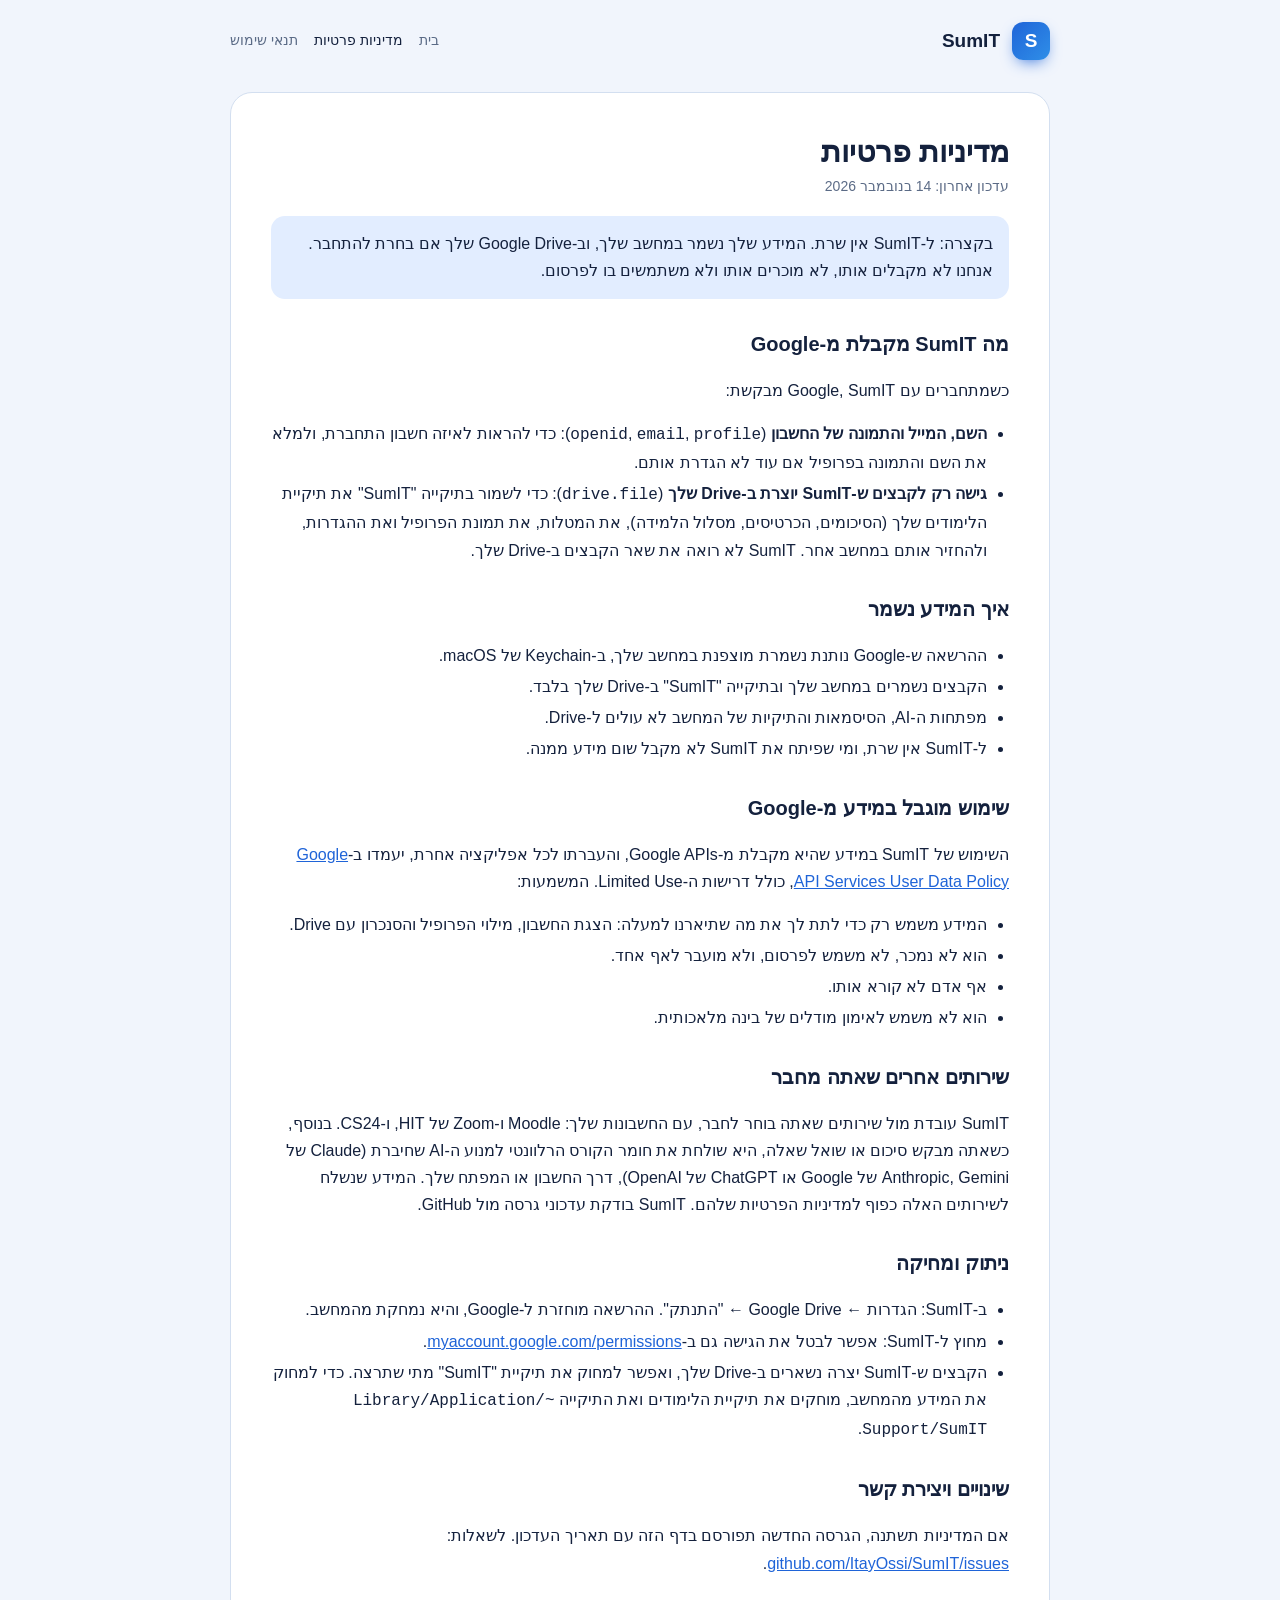
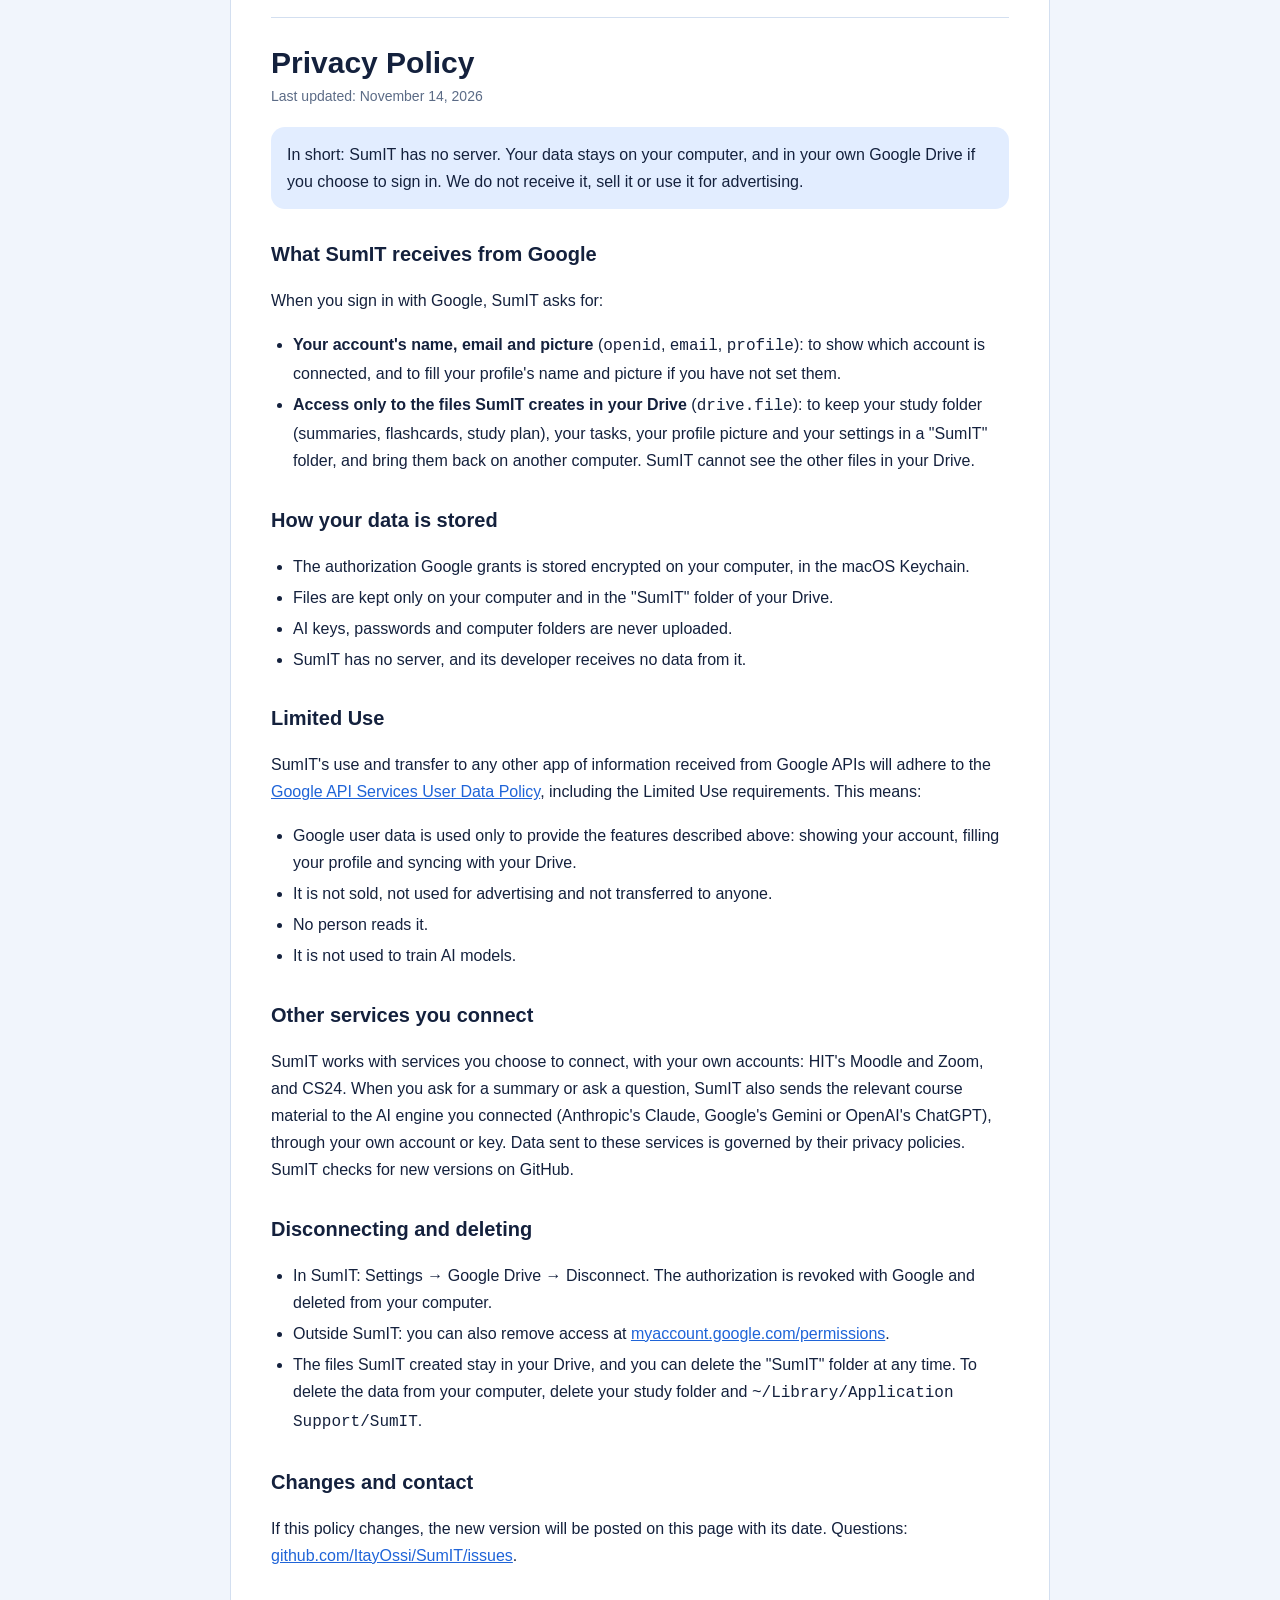
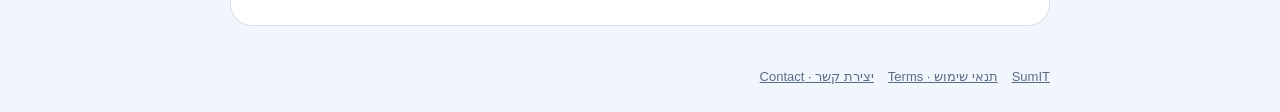
==== privacy.html @ b278c9bd "SumIT site: home page, privacy policy and terms of service The pages Google asks for in the OAuth Br" ====
<!doctype html>
<html lang="he" dir="rtl">
<head>
<meta charset="utf-8">
<meta name="viewport" content="width=device-width, initial-scale=1">
<title>מדיניות פרטיות · SumIT</title>
<link rel="stylesheet" href="site.css">
</head>
<body>
<div class="wrap">
  <header class="top">
    <span class="mark" aria-hidden="true">S</span><b>SumIT</b>
    <nav><a href="./">בית</a><a href="privacy.html" aria-current="page">מדיניות פרטיות</a><a href="terms.html">תנאי שימוש</a></nav>
  </header>

  <article class="doc">
    <h1>מדיניות פרטיות</h1>
    <p class="meta">עדכון אחרון: 14 בנובמבר 2026</p>
    <p class="note">בקצרה: ל-SumIT אין שרת. המידע שלך נשמר במחשב שלך, וב-Google Drive שלך אם בחרת להתחבר. אנחנו לא מקבלים אותו, לא מוכרים אותו ולא משתמשים בו לפרסום.</p>

    <h2>מה SumIT מקבלת מ-Google</h2>
    <p>כשמתחברים עם Google, SumIT מבקשת:</p>
    <ul>
      <li><b>השם, המייל והתמונה של החשבון</b> (<code>openid</code>, <code>email</code>, <code>profile</code>): כדי להראות לאיזה חשבון התחברת, ולמלא את השם והתמונה בפרופיל אם עוד לא הגדרת אותם.</li>
      <li><b>גישה רק לקבצים ש-SumIT יוצרת ב-Drive שלך</b> (<code>drive.file</code>): כדי לשמור בתיקייה "SumIT" את תיקיית הלימודים שלך (הסיכומים, הכרטיסים, מסלול הלמידה), את המטלות, את תמונת הפרופיל ואת ההגדרות, ולהחזיר אותם במחשב אחר. SumIT לא רואה את שאר הקבצים ב-Drive שלך.</li>
    </ul>

    <h2>איך המידע נשמר</h2>
    <ul>
      <li>ההרשאה ש-Google נותנת נשמרת מוצפנת במחשב שלך, ב-Keychain של macOS.</li>
      <li>הקבצים נשמרים במחשב שלך ובתיקייה "SumIT" ב-Drive שלך בלבד.</li>
      <li>מפתחות ה-AI, הסיסמאות והתיקיות של המחשב לא עולים ל-Drive.</li>
      <li>ל-SumIT אין שרת, ומי שפיתח את SumIT לא מקבל שום מידע ממנה.</li>
    </ul>

    <h2>שימוש מוגבל במידע מ-Google</h2>
    <p>השימוש של SumIT במידע שהיא מקבלת מ-Google APIs, והעברתו לכל אפליקציה אחרת, יעמדו ב-<a href="https://developers.google.com/terms/api-services-user-data-policy">Google API Services User Data Policy</a>, כולל דרישות ה-Limited Use. המשמעות:</p>
    <ul>
      <li>המידע משמש רק כדי לתת לך את מה שתיארנו למעלה: הצגת החשבון, מילוי הפרופיל והסנכרון עם Drive.</li>
      <li>הוא לא נמכר, לא משמש לפרסום, ולא מועבר לאף אחד.</li>
      <li>אף אדם לא קורא אותו.</li>
      <li>הוא לא משמש לאימון מודלים של בינה מלאכותית.</li>
    </ul>

    <h2>שירותים אחרים שאתה מחבר</h2>
    <p>SumIT עובדת מול שירותים שאתה בוחר לחבר, עם החשבונות שלך: Moodle ו-Zoom של HIT, ו-CS24. בנוסף, כשאתה מבקש סיכום או שואל שאלה, היא שולחת את חומר הקורס הרלוונטי למנוע ה-AI שחיברת (Claude של Anthropic, Gemini של Google או ChatGPT של OpenAI), דרך החשבון או המפתח שלך. המידע שנשלח לשירותים האלה כפוף למדיניות הפרטיות שלהם. SumIT בודקת עדכוני גרסה מול GitHub.</p>

    <h2>ניתוק ומחיקה</h2>
    <ul>
      <li>ב-SumIT: הגדרות ← Google Drive ← "התנתק". ההרשאה מוחזרת ל-Google, והיא נמחקת מהמחשב.</li>
      <li>מחוץ ל-SumIT: אפשר לבטל את הגישה גם ב-<a href="https://myaccount.google.com/permissions">myaccount.google.com/permissions</a>.</li>
      <li>הקבצים ש-SumIT יצרה נשארים ב-Drive שלך, ואפשר למחוק את תיקיית "SumIT" מתי שתרצה. כדי למחוק את המידע מהמחשב, מוחקים את תיקיית הלימודים ואת התיקייה <code>~/Library/Application Support/SumIT</code>.</li>
    </ul>

    <h2>שינויים ויצירת קשר</h2>
    <p>אם המדיניות תשתנה, הגרסה החדשה תפורסם בדף הזה עם תאריך העדכון. לשאלות: <a href="https://github.com/ItayOssi/SumIT/issues">github.com/ItayOssi/SumIT/issues</a>.</p>

    <div class="en en-sep" lang="en" id="en">
      <h1>Privacy Policy</h1>
      <p class="meta">Last updated: November 14, 2026</p>
      <p class="note">In short: SumIT has no server. Your data stays on your computer, and in your own Google Drive if you choose to sign in. We do not receive it, sell it or use it for advertising.</p>

      <h2>What SumIT receives from Google</h2>
      <p>When you sign in with Google, SumIT asks for:</p>
      <ul>
        <li><b>Your account's name, email and picture</b> (<code>openid</code>, <code>email</code>, <code>profile</code>): to show which account is connected, and to fill your profile's name and picture if you have not set them.</li>
        <li><b>Access only to the files SumIT creates in your Drive</b> (<code>drive.file</code>): to keep your study folder (summaries, flashcards, study plan), your tasks, your profile picture and your settings in a "SumIT" folder, and bring them back on another computer. SumIT cannot see the other files in your Drive.</li>
      </ul>

      <h2>How your data is stored</h2>
      <ul>
        <li>The authorization Google grants is stored encrypted on your computer, in the macOS Keychain.</li>
        <li>Files are kept only on your computer and in the "SumIT" folder of your Drive.</li>
        <li>AI keys, passwords and computer folders are never uploaded.</li>
        <li>SumIT has no server, and its developer receives no data from it.</li>
      </ul>

      <h2>Limited Use</h2>
      <p>SumIT's use and transfer to any other app of information received from Google APIs will adhere to the <a href="https://developers.google.com/terms/api-services-user-data-policy">Google API Services User Data Policy</a>, including the Limited Use requirements. This means:</p>
      <ul>
        <li>Google user data is used only to provide the features described above: showing your account, filling your profile and syncing with your Drive.</li>
        <li>It is not sold, not used for advertising and not transferred to anyone.</li>
        <li>No person reads it.</li>
        <li>It is not used to train AI models.</li>
      </ul>

      <h2>Other services you connect</h2>
      <p>SumIT works with services you choose to connect, with your own accounts: HIT's Moodle and Zoom, and CS24. When you ask for a summary or ask a question, SumIT also sends the relevant course material to the AI engine you connected (Anthropic's Claude, Google's Gemini or OpenAI's ChatGPT), through your own account or key. Data sent to these services is governed by their privacy policies. SumIT checks for new versions on GitHub.</p>

      <h2>Disconnecting and deleting</h2>
      <ul>
        <li>In SumIT: Settings → Google Drive → Disconnect. The authorization is revoked with Google and deleted from your computer.</li>
        <li>Outside SumIT: you can also remove access at <a href="https://myaccount.google.com/permissions">myaccount.google.com/permissions</a>.</li>
        <li>The files SumIT created stay in your Drive, and you can delete the "SumIT" folder at any time. To delete the data from your computer, delete your study folder and <code>~/Library/Application Support/SumIT</code>.</li>
      </ul>

      <h2>Changes and contact</h2>
      <p>If this policy changes, the new version will be posted on this page with its date. Questions: <a href="https://github.com/ItayOssi/SumIT/issues">github.com/ItayOssi/SumIT/issues</a>.</p>
    </div>
  </article>

  <footer><a href="./">SumIT</a><a href="terms.html">תנאי שימוש · Terms</a><a href="https://github.com/ItayOssi/SumIT/issues">יצירת קשר · Contact</a></footer>
</div>
</body>
</html>
---- site.css ----
:root {
  --bg: #f1f5fc; --bg-2: #dfe9fb; --card: #ffffff; --text: #14213d; --muted: #5b6b86; --line: #d3dff0;
  --accent: #1f64d8; --accent-2: #2f8fe8; --accent-soft: #e2edff;
  color-scheme: light dark;
}
@media (prefers-color-scheme: dark) {
  :root { --bg: #0a1830; --bg-2: #13305e; --card: #11274c; --text: #eaf1ff; --muted: #9fb1d0; --line: #24467c; --accent: #4d8cf0; --accent-2: #6aa7f5; --accent-soft: #183462; }
}
* { box-sizing: border-box; }
html { -webkit-text-size-adjust: 100%; }
body {
  margin: 0; color: var(--text); font: 16px/1.7 -apple-system, BlinkMacSystemFont, "SF Hebrew", "Segoe UI", Arial, sans-serif;
  background: radial-gradient(1000px 560px at 90% -15%, var(--bg-2), transparent 70%), var(--bg);
}
a { color: var(--accent); }
.wrap { max-width: 860px; margin: 0 auto; padding: 0 20px; }
header.top { display: flex; align-items: center; gap: 12px; padding: 22px 0; }
.mark { width: 38px; height: 38px; border-radius: 11px; display: grid; place-items: center; color: #fff; font-weight: 800; font-size: 19px;
  background: linear-gradient(135deg, var(--accent), var(--accent-2)); box-shadow: 0 6px 16px -6px var(--accent); }
.top b { font-size: 19px; }
.top nav { margin-inline-start: auto; display: flex; gap: 16px; flex-wrap: wrap; font-size: 14px; }
.top nav a { color: var(--muted); text-decoration: none; }
.top nav a:hover, .top nav a[aria-current] { color: var(--text); }
.hero { padding: 40px 0 26px; }
.hero h1 { font-size: clamp(30px, 5vw, 44px); line-height: 1.2; margin: 0 0 14px; }
.hero p { font-size: 18px; color: var(--muted); margin: 0 0 24px; max-width: 640px; }
.btn { display: inline-flex; align-items: center; gap: 8px; padding: 12px 20px; border-radius: 12px; background: var(--accent); color: #fff; text-decoration: none; font-weight: 650; }
.btn.ghost { background: var(--accent-soft); color: var(--text); }
.btns { display: flex; gap: 10px; flex-wrap: wrap; }
.grid { display: grid; grid-template-columns: repeat(auto-fit, minmax(230px, 1fr)); gap: 14px; margin: 30px 0; }
.card { background: var(--card); border: 1px solid var(--line); border-radius: 18px; padding: 20px; }
.card h3 { margin: 0 0 6px; font-size: 17px; }
.card p { margin: 0; color: var(--muted); font-size: 15px; }
.doc { background: var(--card); border: 1px solid var(--line); border-radius: 22px; padding: clamp(20px, 4vw, 40px); margin: 10px 0 30px; }
.doc h1 { font-size: 30px; line-height: 1.25; margin: 0 0 4px; }
.doc h2 { font-size: 20px; margin: 28px 0 8px; }
.doc .meta { color: var(--muted); font-size: 14px; margin: 0 0 18px; }
.doc ul { padding-inline-start: 22px; }
.doc li { margin: 4px 0; }
.note { border-radius: 14px; padding: 14px 16px; background: var(--accent-soft); }
.en { direction: ltr; text-align: left; }
.en-sep { margin: 40px 0 0; padding-top: 26px; border-top: 1px solid var(--line); }
footer { color: var(--muted); font-size: 13px; padding: 10px 0 40px; display: flex; gap: 14px; flex-wrap: wrap; }
footer a { color: var(--muted); }
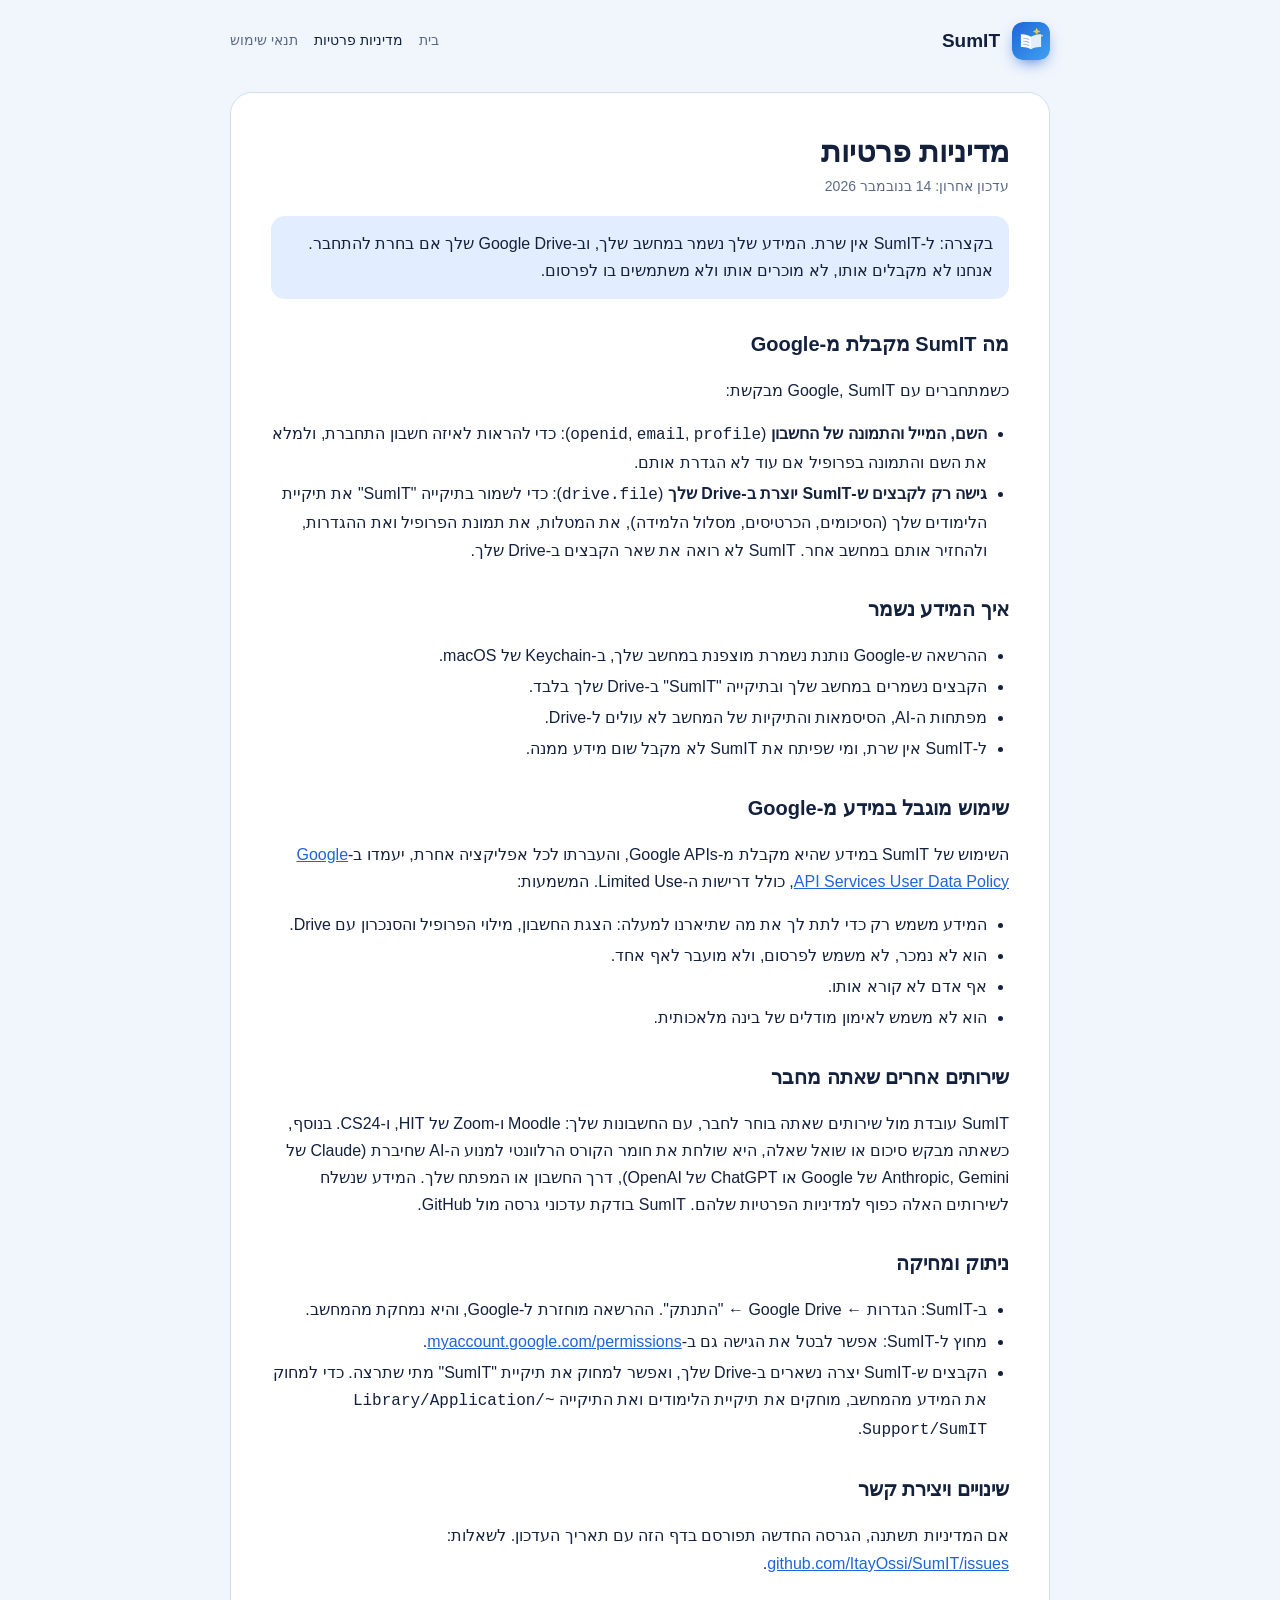
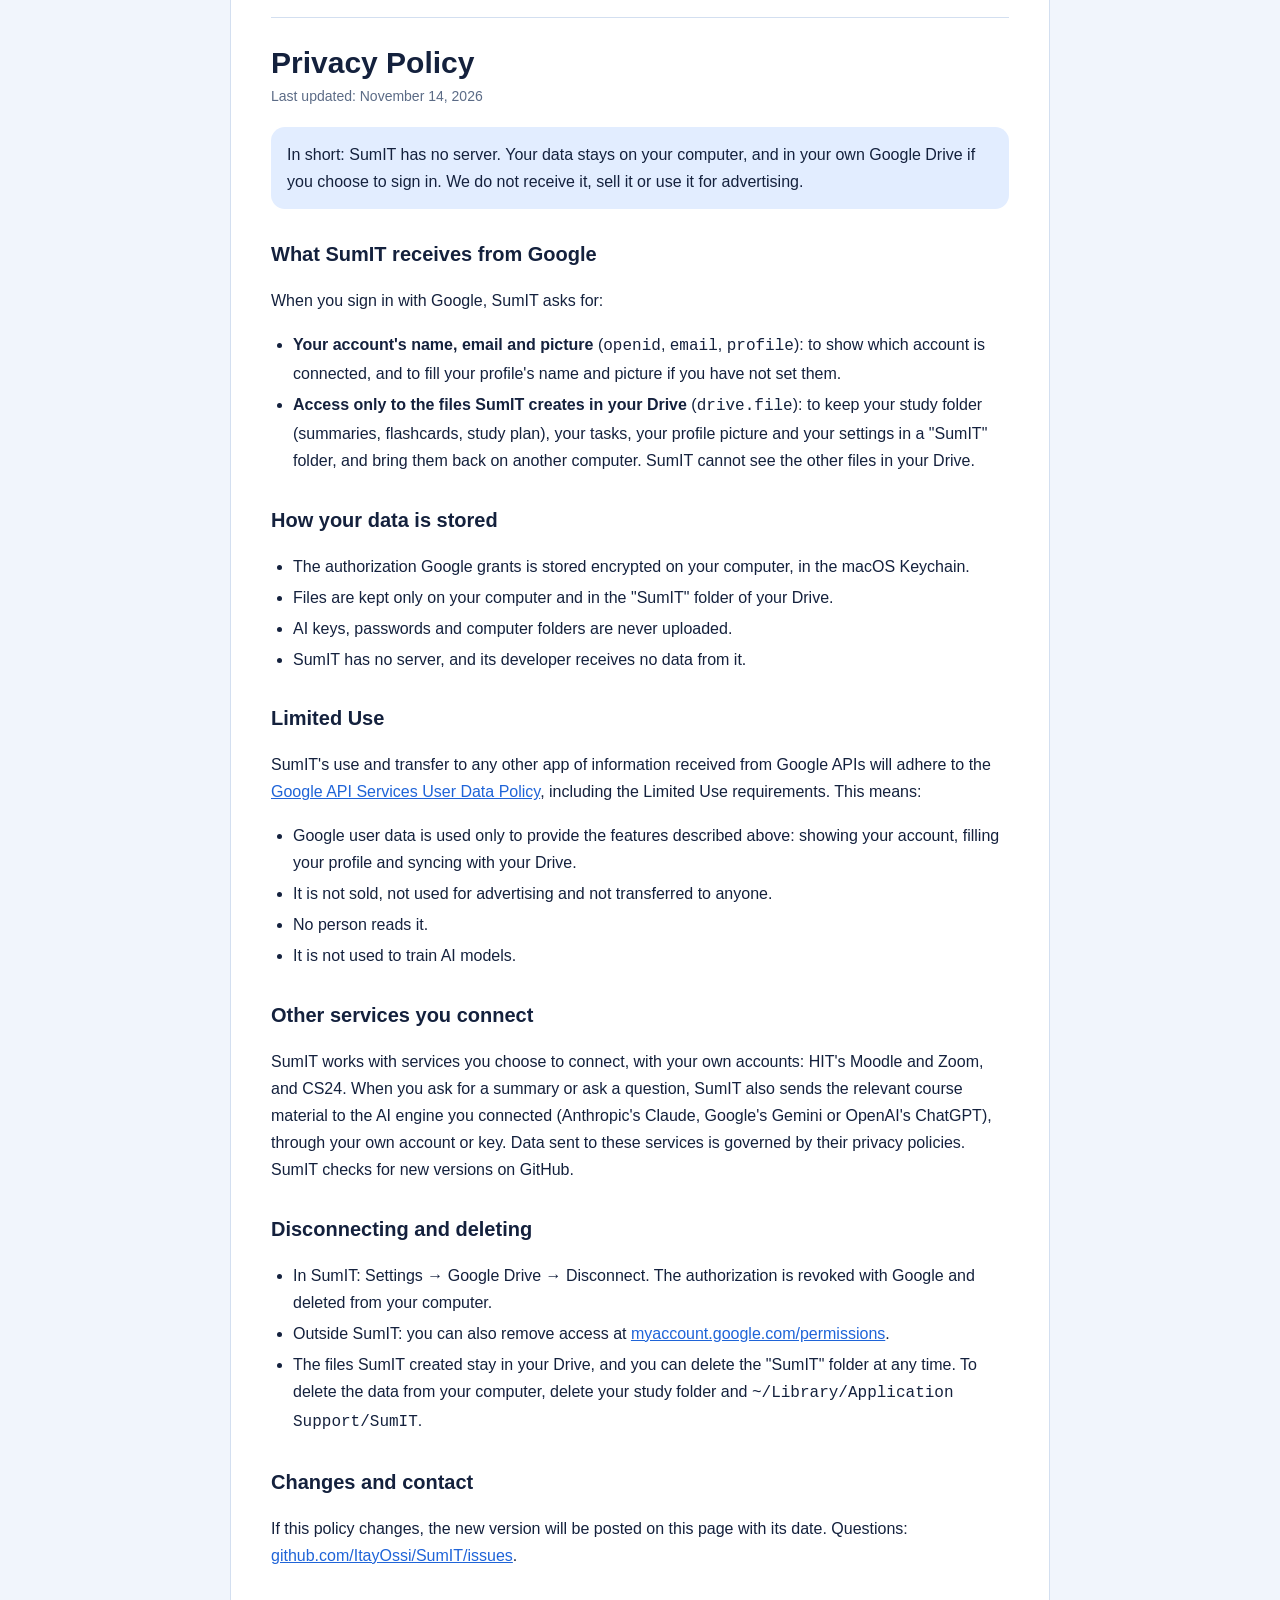
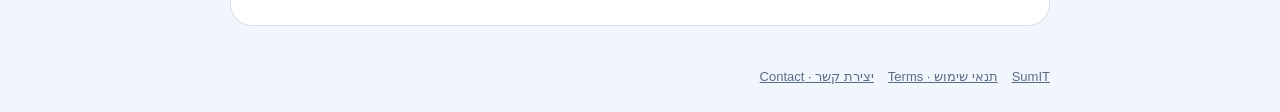
==== commit 0402d687: "A new home page: how it works, what it has, a download for Mac and for Windows, and a new logo The h" ====
--- a/privacy.html
+++ b/privacy.html
@@ -3,13 +3,15 @@
 <head>
 <meta charset="utf-8">
 <meta name="viewport" content="width=device-width, initial-scale=1">
+<meta name="robots" content="noindex, nofollow">
 <title>מדיניות פרטיות · SumIT</title>
+<link rel="icon" href="logo.svg" type="image/svg+xml">
 <link rel="stylesheet" href="site.css">
 </head>
 <body>
 <div class="wrap">
   <header class="top">
-    <span class="mark" aria-hidden="true">S</span><b>SumIT</b>
+    <img class="mark-img" src="logo.svg" alt="" width="38" height="38"><b>SumIT</b>
     <nav><a href="./">בית</a><a href="privacy.html" aria-current="page">מדיניות פרטיות</a><a href="terms.html">תנאי שימוש</a></nav>
   </header>
 
--- a/site.css
+++ b/site.css
@@ -42,3 +42,4 @@
 .en-sep { margin: 40px 0 0; padding-top: 26px; border-top: 1px solid var(--line); }
 footer { color: var(--muted); font-size: 13px; padding: 10px 0 40px; display: flex; gap: 14px; flex-wrap: wrap; }
 footer a { color: var(--muted); }
+.mark-img { width: 38px; height: 38px; border-radius: 11px; display: block; box-shadow: 0 6px 16px -6px #1f64d8; }
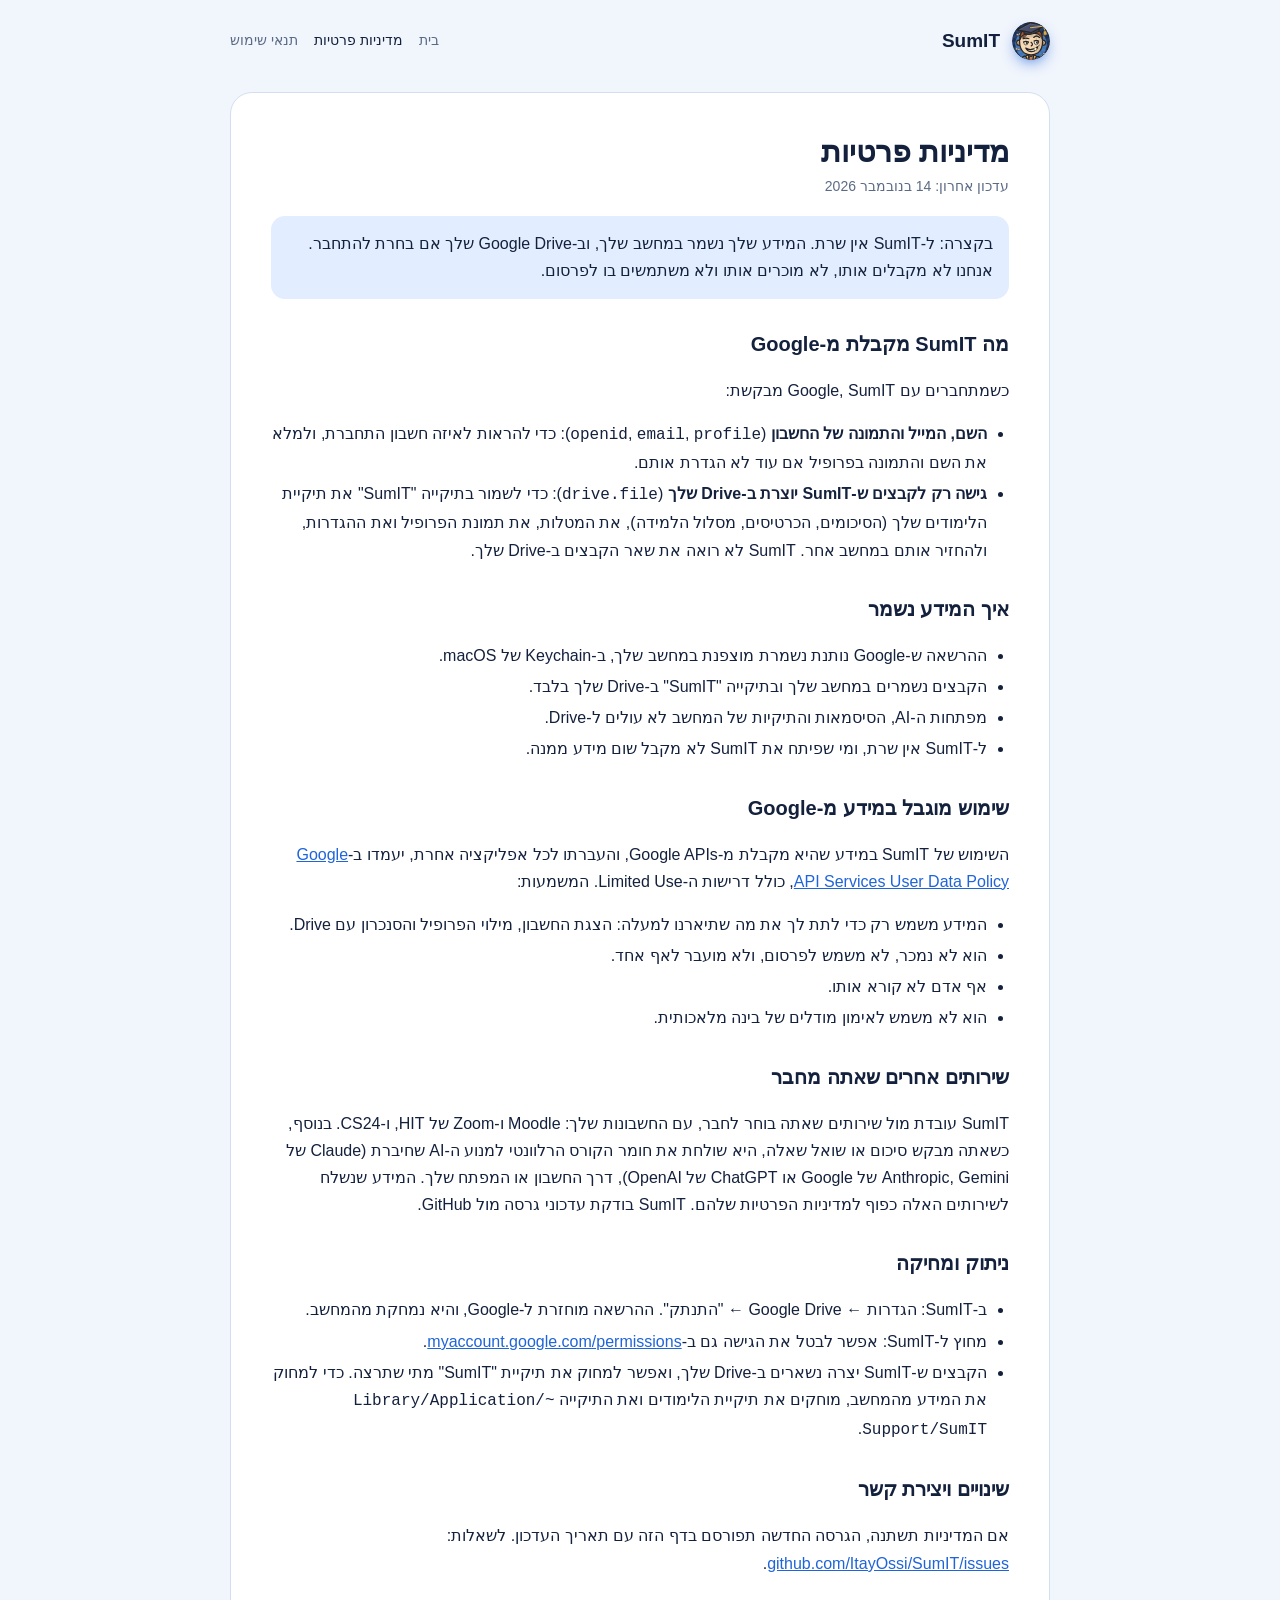
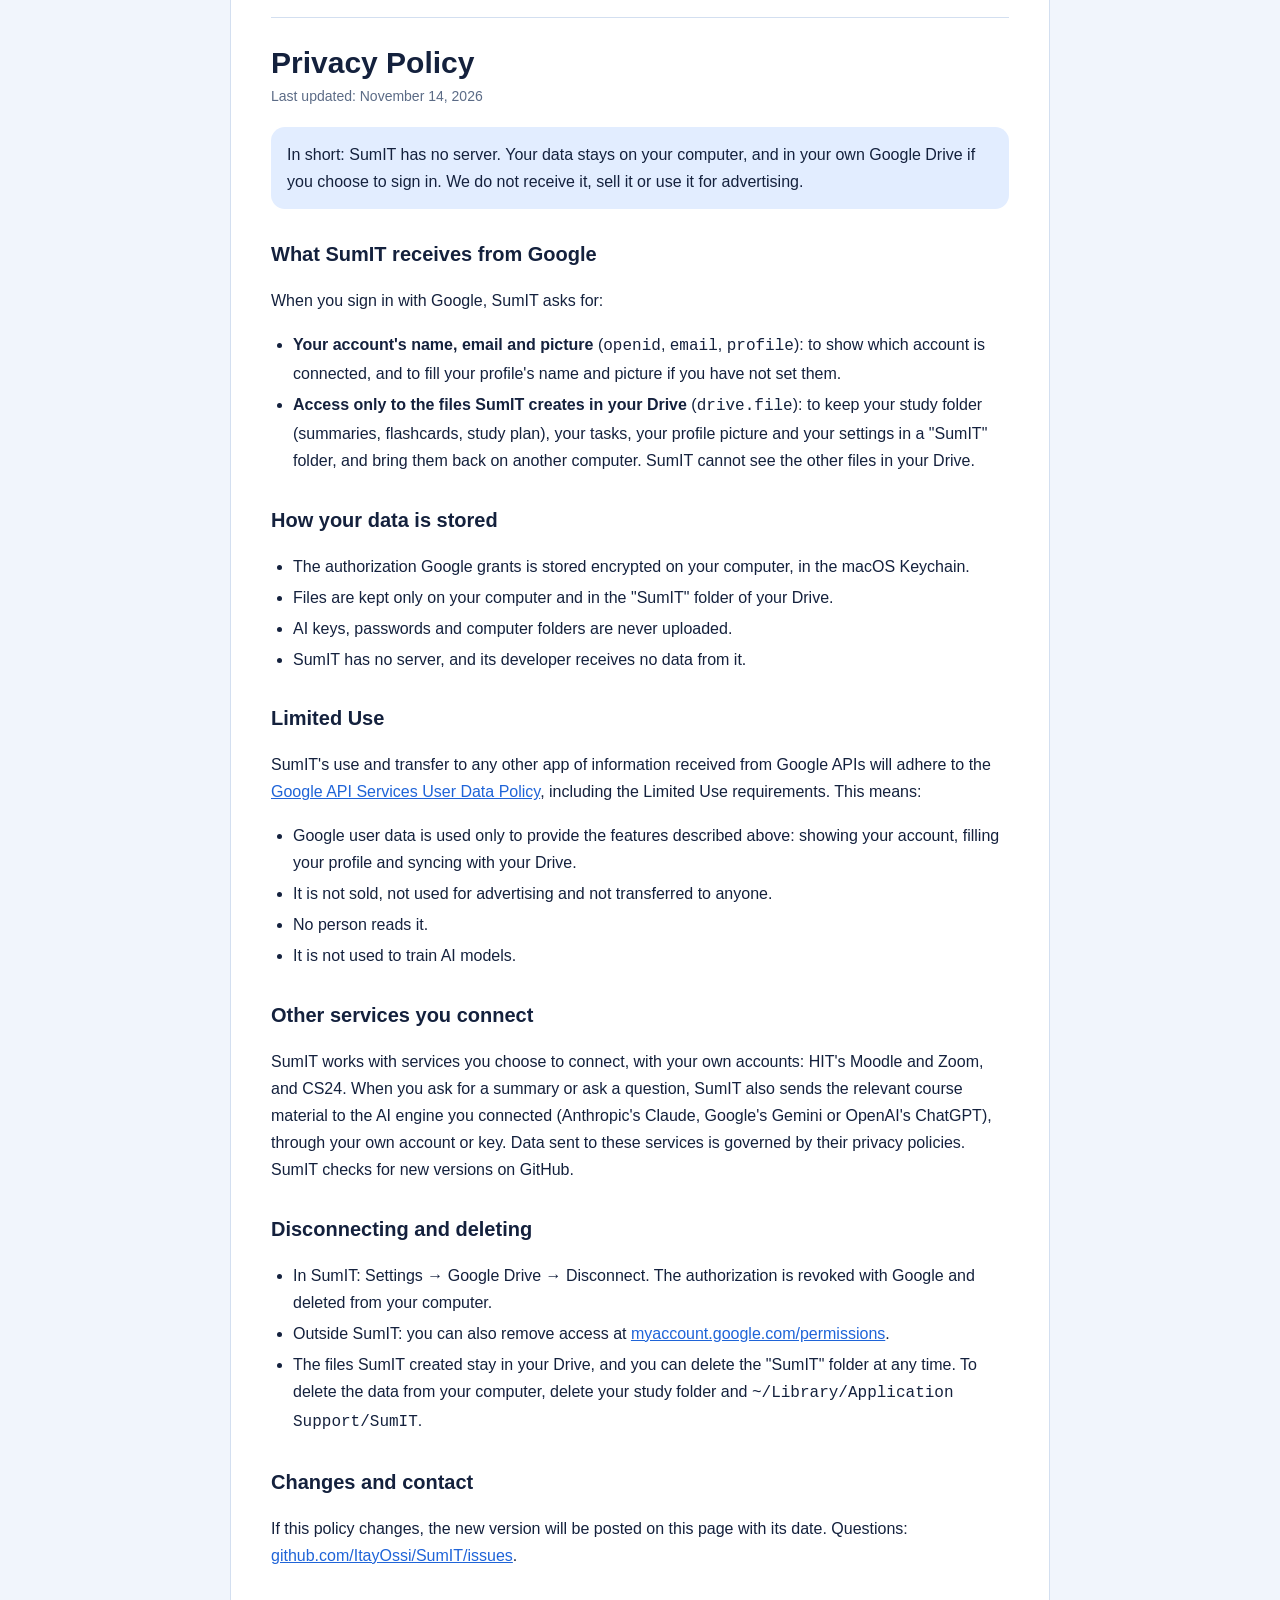
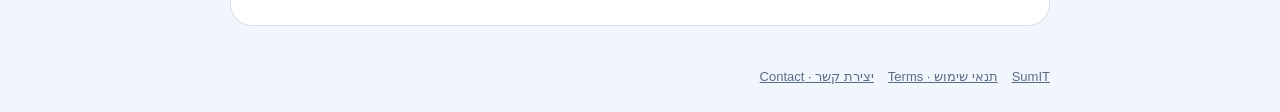
==== commit 0fa6e06d: "Sumi on the site: header logo and favicon, waving next to the app, thinking in how-it-works, cheerin" ====
--- a/privacy.html
+++ b/privacy.html
@@ -5,13 +5,14 @@
 <meta name="viewport" content="width=device-width, initial-scale=1">
 <meta name="robots" content="noindex, nofollow">
 <title>מדיניות פרטיות · SumIT</title>
-<link rel="icon" href="logo.svg" type="image/svg+xml">
+<link rel="icon" href="sumi/avatar.svg" type="image/svg+xml">
+<link rel="apple-touch-icon" href="sumi/icon-256.png">
 <link rel="stylesheet" href="site.css">
 </head>
 <body>
 <div class="wrap">
   <header class="top">
-    <img class="mark-img" src="logo.svg" alt="" width="38" height="38"><b>SumIT</b>
+    <img class="mark-img" src="sumi/avatar.svg" alt="" width="38" height="38"><b>SumIT</b>
     <nav><a href="./">בית</a><a href="privacy.html" aria-current="page">מדיניות פרטיות</a><a href="terms.html">תנאי שימוש</a></nav>
   </header>
 
--- a/site.css
+++ b/site.css
@@ -42,4 +42,4 @@
 .en-sep { margin: 40px 0 0; padding-top: 26px; border-top: 1px solid var(--line); }
 footer { color: var(--muted); font-size: 13px; padding: 10px 0 40px; display: flex; gap: 14px; flex-wrap: wrap; }
 footer a { color: var(--muted); }
-.mark-img { width: 38px; height: 38px; border-radius: 11px; display: block; box-shadow: 0 6px 16px -6px #1f64d8; }
+.mark-img { width: 38px; height: 38px; border-radius: 50%; display: block; box-shadow: 0 6px 16px -6px #1f64d8; }
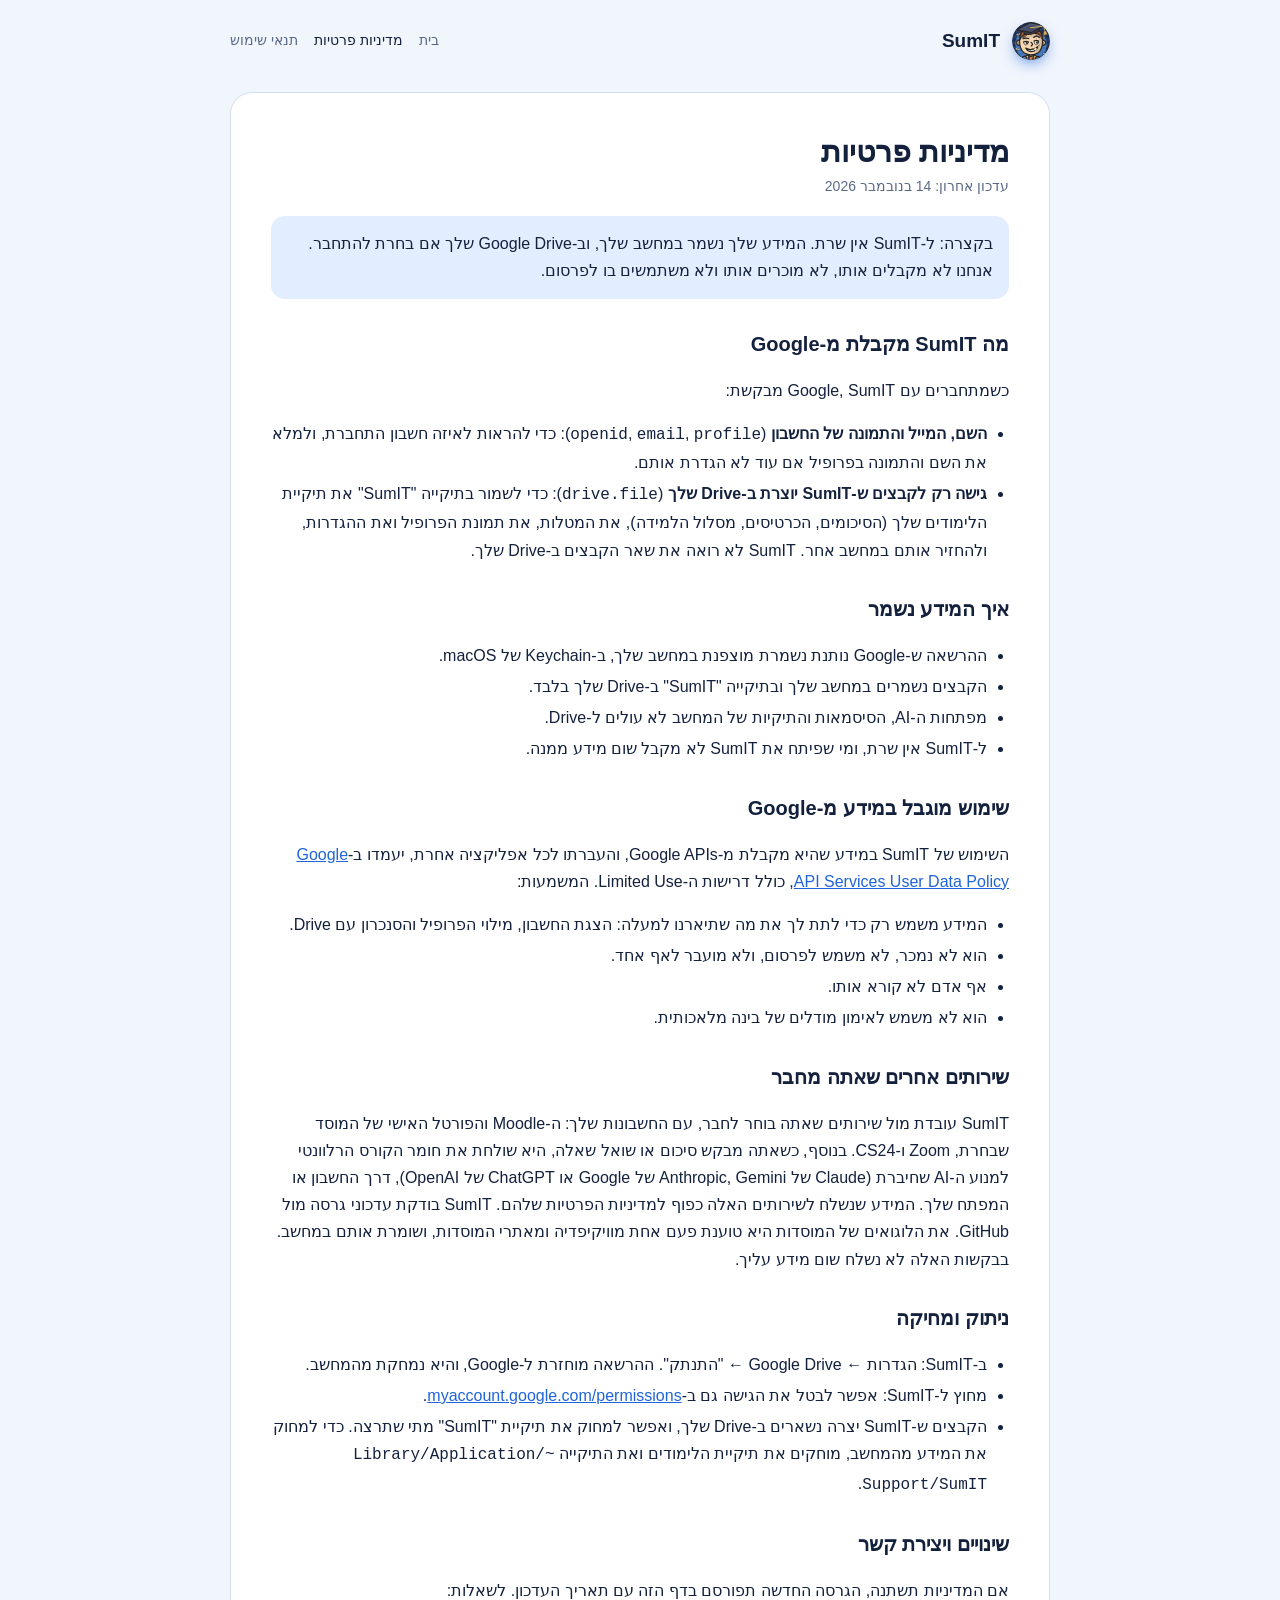
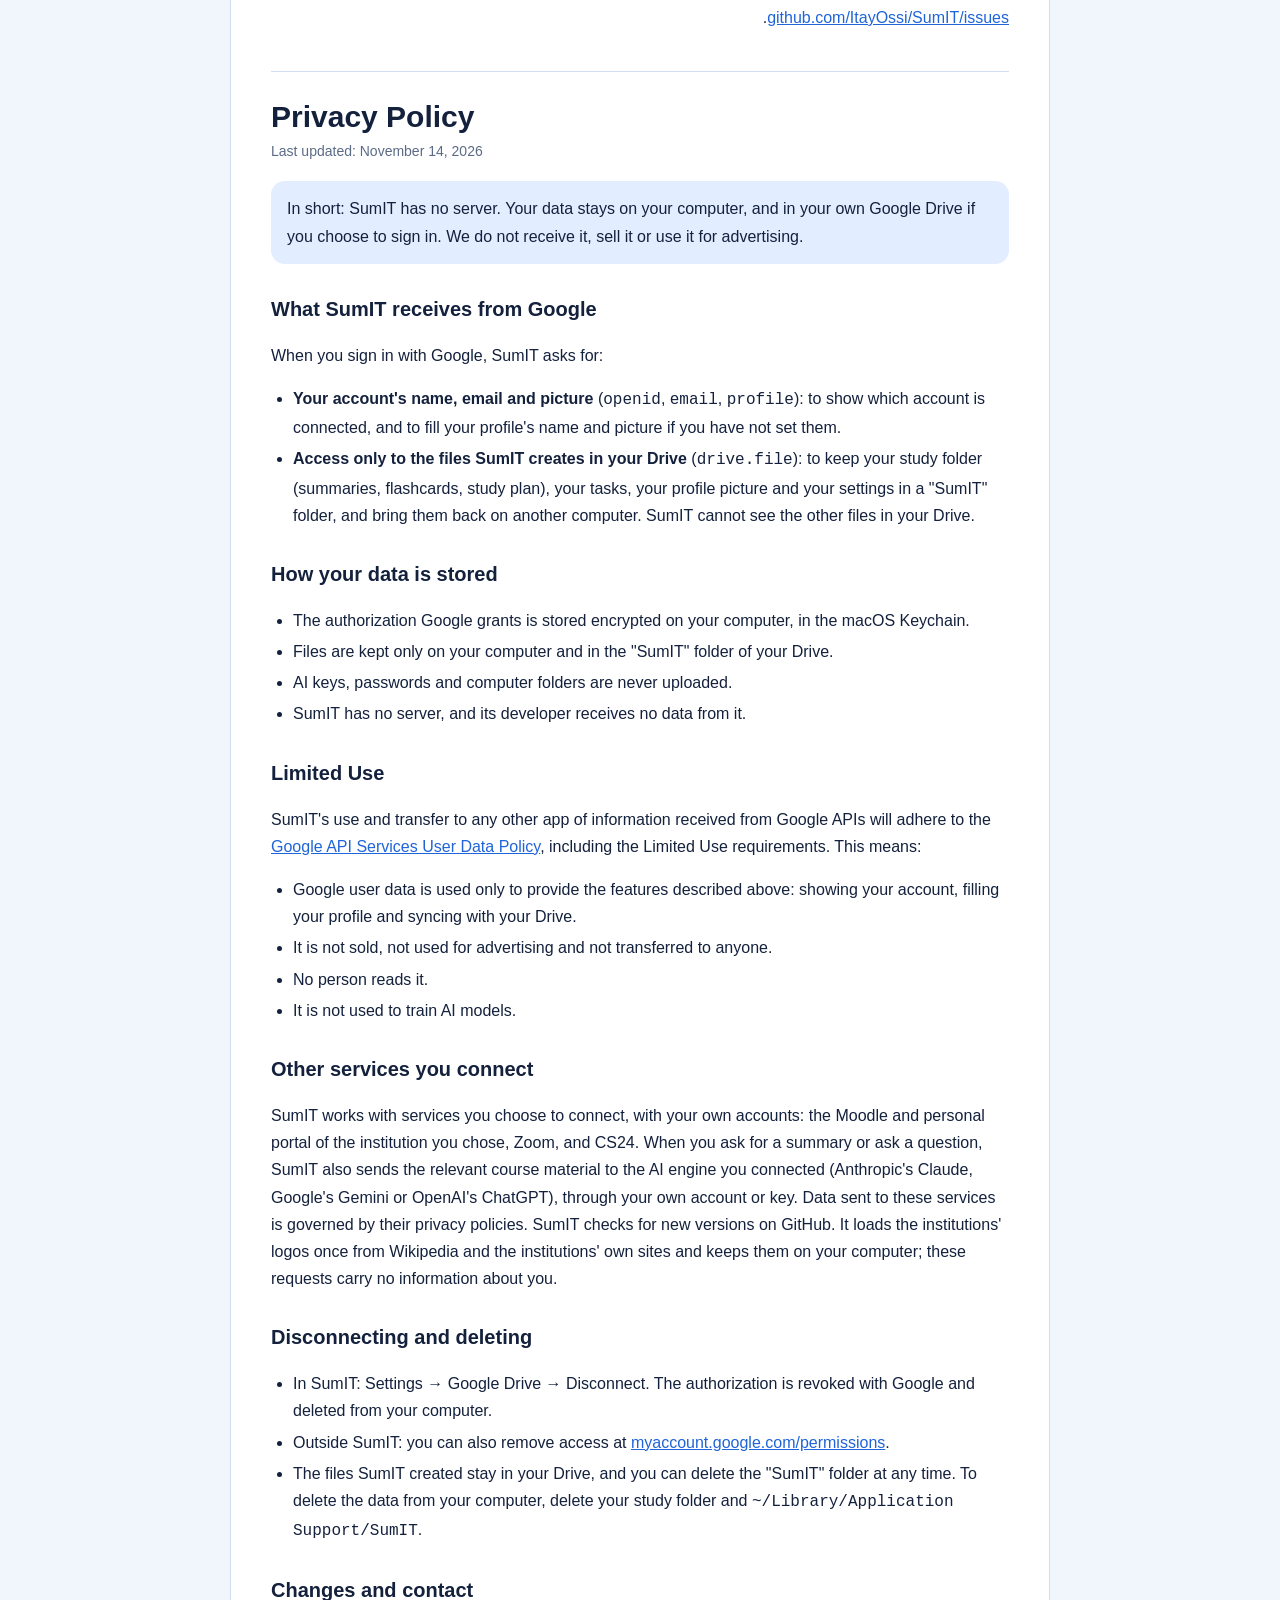
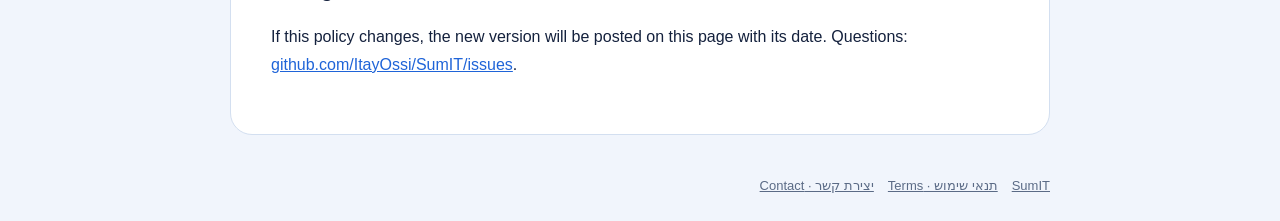
==== commit b2a4c1fe: "Every institution in Israel: a working picker with the real logos, a wall of logos, and the texts no" ====
--- a/privacy.html
+++ b/privacy.html
@@ -46,7 +46,7 @@
     </ul>
 
     <h2>שירותים אחרים שאתה מחבר</h2>
-    <p>SumIT עובדת מול שירותים שאתה בוחר לחבר, עם החשבונות שלך: Moodle ו-Zoom של HIT, ו-CS24. בנוסף, כשאתה מבקש סיכום או שואל שאלה, היא שולחת את חומר הקורס הרלוונטי למנוע ה-AI שחיברת (Claude של Anthropic, Gemini של Google או ChatGPT של OpenAI), דרך החשבון או המפתח שלך. המידע שנשלח לשירותים האלה כפוף למדיניות הפרטיות שלהם. SumIT בודקת עדכוני גרסה מול GitHub.</p>
+    <p>SumIT עובדת מול שירותים שאתה בוחר לחבר, עם החשבונות שלך: ה-Moodle והפורטל האישי של המוסד שבחרת, Zoom ו-CS24. בנוסף, כשאתה מבקש סיכום או שואל שאלה, היא שולחת את חומר הקורס הרלוונטי למנוע ה-AI שחיברת (Claude של Anthropic, Gemini של Google או ChatGPT של OpenAI), דרך החשבון או המפתח שלך. המידע שנשלח לשירותים האלה כפוף למדיניות הפרטיות שלהם. SumIT בודקת עדכוני גרסה מול GitHub. את הלוגואים של המוסדות היא טוענת פעם אחת מוויקיפדיה ומאתרי המוסדות, ושומרת אותם במחשב. בבקשות האלה לא נשלח שום מידע עליך.</p>
 
     <h2>ניתוק ומחיקה</h2>
     <ul>
@@ -88,7 +88,7 @@
       </ul>
 
       <h2>Other services you connect</h2>
-      <p>SumIT works with services you choose to connect, with your own accounts: HIT's Moodle and Zoom, and CS24. When you ask for a summary or ask a question, SumIT also sends the relevant course material to the AI engine you connected (Anthropic's Claude, Google's Gemini or OpenAI's ChatGPT), through your own account or key. Data sent to these services is governed by their privacy policies. SumIT checks for new versions on GitHub.</p>
+      <p>SumIT works with services you choose to connect, with your own accounts: the Moodle and personal portal of the institution you chose, Zoom, and CS24. When you ask for a summary or ask a question, SumIT also sends the relevant course material to the AI engine you connected (Anthropic's Claude, Google's Gemini or OpenAI's ChatGPT), through your own account or key. Data sent to these services is governed by their privacy policies. SumIT checks for new versions on GitHub. It loads the institutions' logos once from Wikipedia and the institutions' own sites and keeps them on your computer; these requests carry no information about you.</p>
 
       <h2>Disconnecting and deleting</h2>
       <ul>
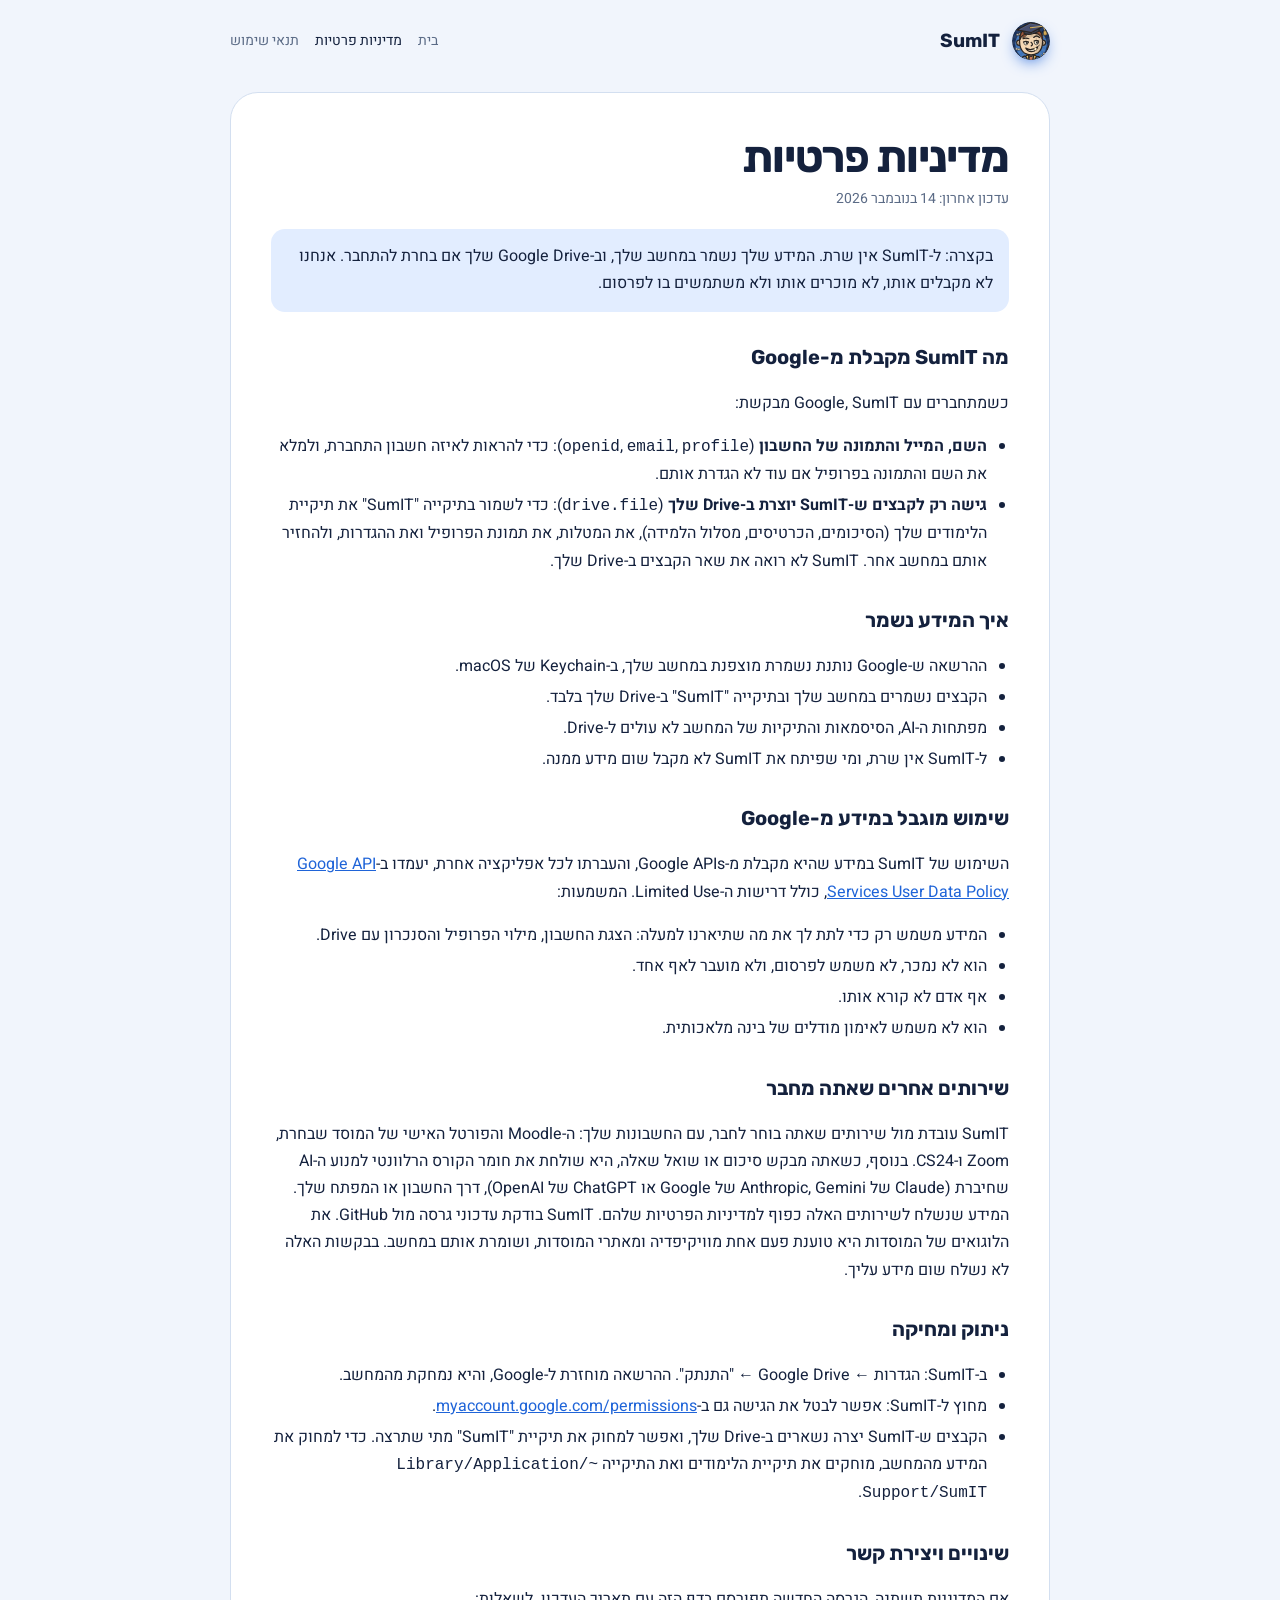
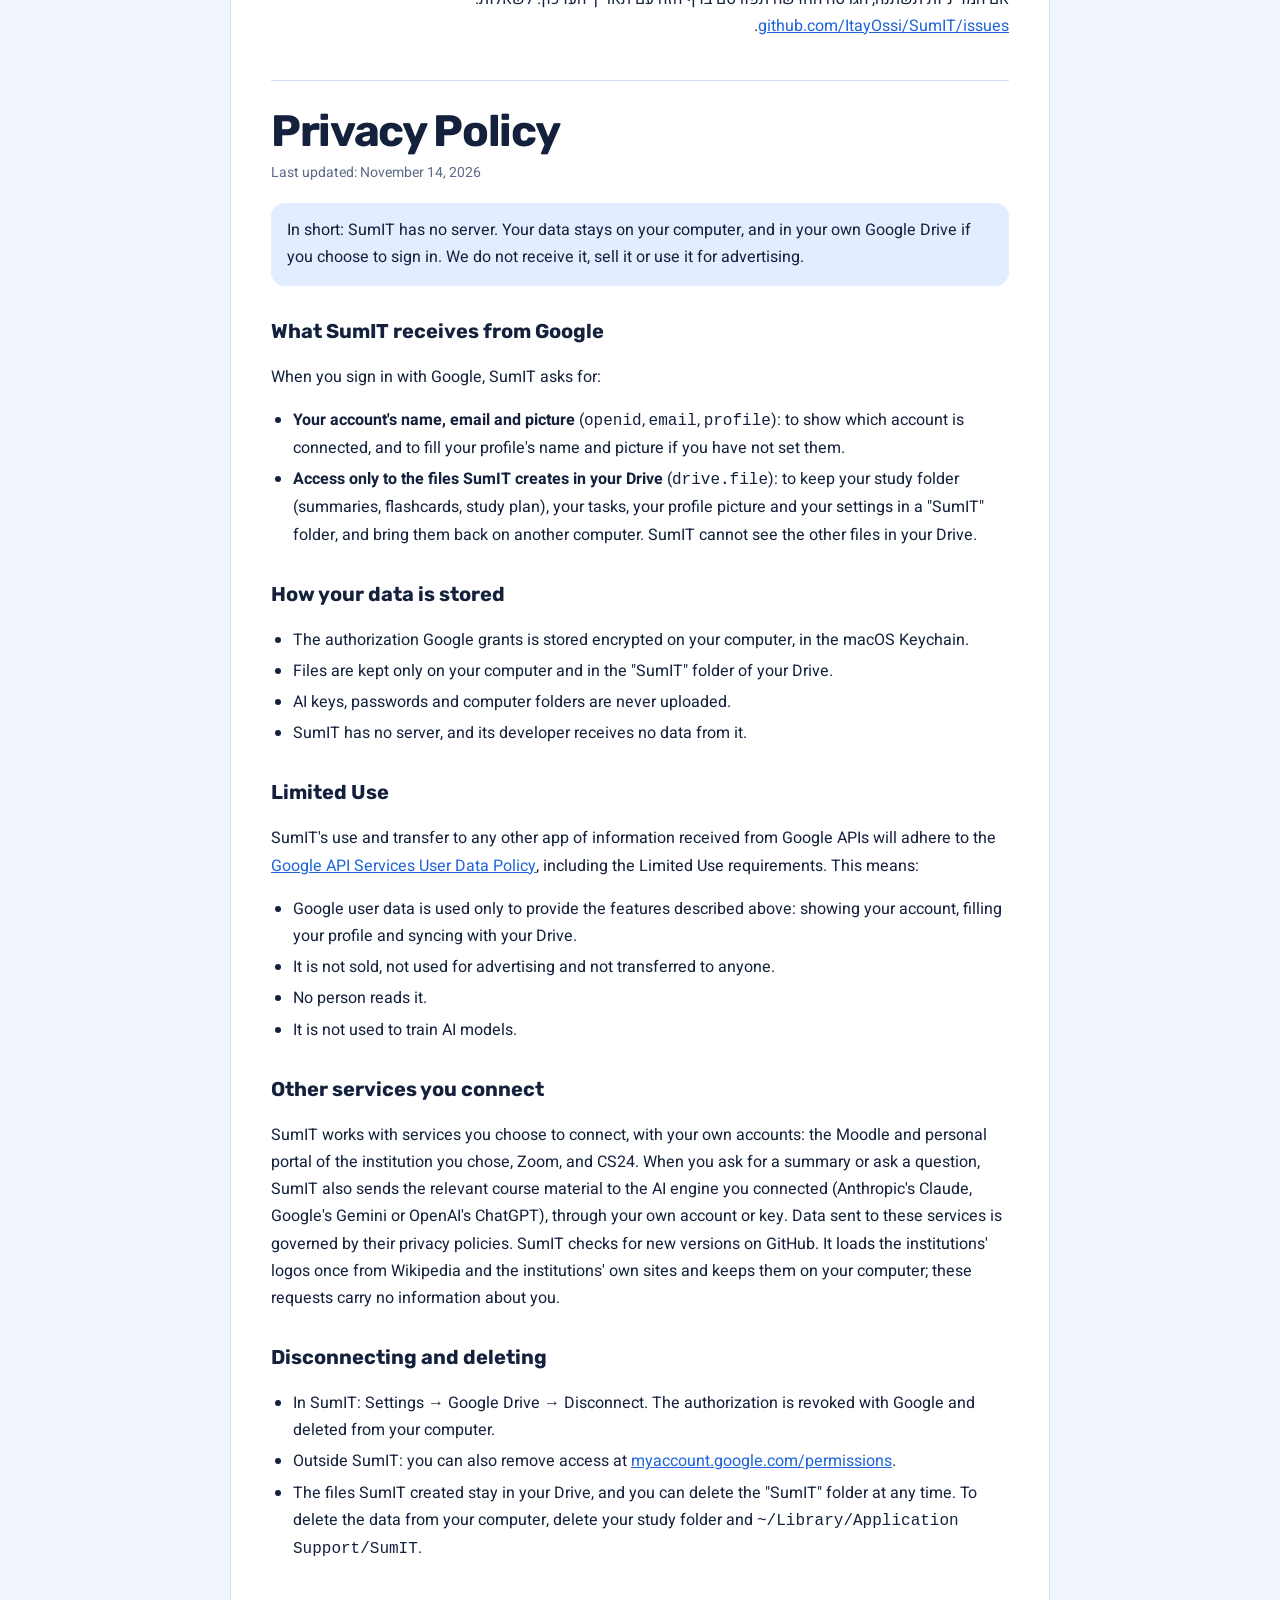
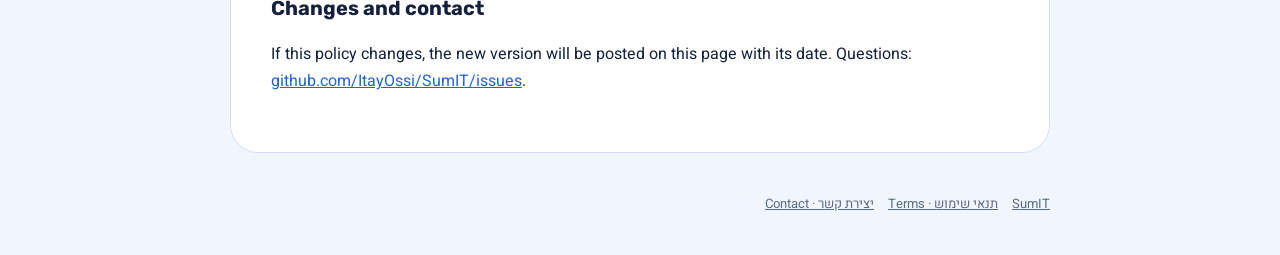
==== commit 8b4624f1: "A premium look: Rubik headings and Heebo text, hairline windows and cards, thin icons, pill buttons;" ====
--- a/privacy.html
+++ b/privacy.html
@@ -7,6 +7,9 @@
 <title>מדיניות פרטיות · SumIT</title>
 <link rel="icon" href="sumi/avatar.svg" type="image/svg+xml">
 <link rel="apple-touch-icon" href="sumi/icon-256.png">
+<link rel="preconnect" href="https://fonts.googleapis.com">
+<link rel="preconnect" href="https://fonts.gstatic.com" crossorigin>
+<link rel="stylesheet" href="https://fonts.googleapis.com/css2?family=Heebo:wght@200;300;400;500;600;700;800&family=Rubik:wght@300;400;500;600;700&display=swap">
 <link rel="stylesheet" href="site.css">
 </head>
 <body>
--- a/site.css
+++ b/site.css
@@ -9,7 +9,7 @@
 * { box-sizing: border-box; }
 html { -webkit-text-size-adjust: 100%; }
 body {
-  margin: 0; color: var(--text); font: 16px/1.7 -apple-system, BlinkMacSystemFont, "SF Hebrew", "Segoe UI", Arial, sans-serif;
+  margin: 0; color: var(--text); font: 16px/1.7 "Heebo", -apple-system, BlinkMacSystemFont, "SF Hebrew", "Segoe UI", Arial, sans-serif; -webkit-font-smoothing: antialiased;
   background: radial-gradient(1000px 560px at 90% -15%, var(--bg-2), transparent 70%), var(--bg);
 }
 a { color: var(--accent); }
@@ -31,8 +31,8 @@
 .card { background: var(--card); border: 1px solid var(--line); border-radius: 18px; padding: 20px; }
 .card h3 { margin: 0 0 6px; font-size: 17px; }
 .card p { margin: 0; color: var(--muted); font-size: 15px; }
-.doc { background: var(--card); border: 1px solid var(--line); border-radius: 22px; padding: clamp(20px, 4vw, 40px); margin: 10px 0 30px; }
-.doc h1 { font-size: 30px; line-height: 1.25; margin: 0 0 4px; }
+.doc { background: var(--card); border: 1px solid var(--line); border-radius: 28px; padding: clamp(20px, 4vw, 40px); margin: 10px 0 30px; }
+.doc h1 { font-size: clamp(30px, 4.4vw, 44px); line-height: 1.1; margin: 0 0 6px; font-weight: 700; letter-spacing: -.03em; }
 .doc h2 { font-size: 20px; margin: 28px 0 8px; }
 .doc .meta { color: var(--muted); font-size: 14px; margin: 0 0 18px; }
 .doc ul { padding-inline-start: 22px; }
@@ -43,3 +43,6 @@
 footer { color: var(--muted); font-size: 13px; padding: 10px 0 40px; display: flex; gap: 14px; flex-wrap: wrap; }
 footer a { color: var(--muted); }
 .mark-img { width: 38px; height: 38px; border-radius: 50%; display: block; box-shadow: 0 6px 16px -6px #1f64d8; }
+
+/* Headings in Rubik, the text in Heebo. */
+h1, h2, h3, h4, .top b, .doc h1, .doc h2 { font-family: "Rubik", "Heebo", -apple-system, BlinkMacSystemFont, "SF Hebrew", Arial, sans-serif; }
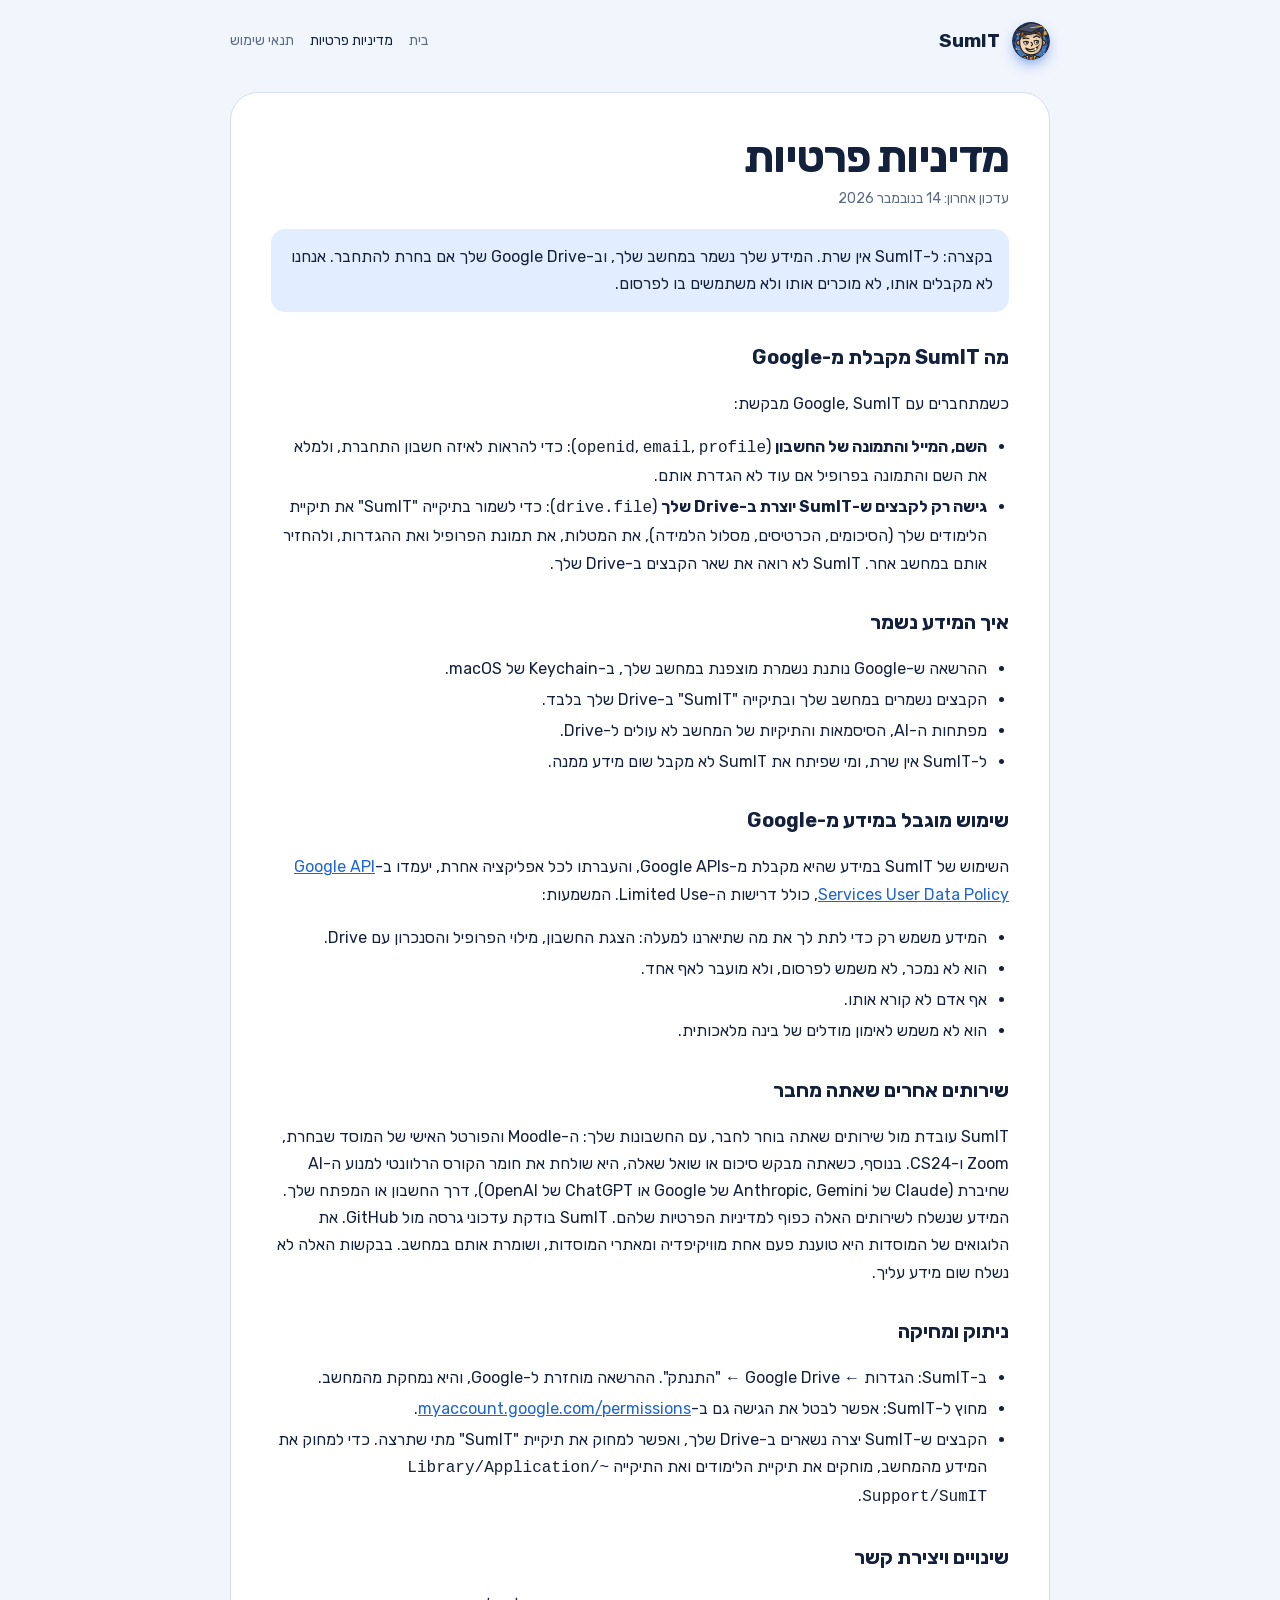
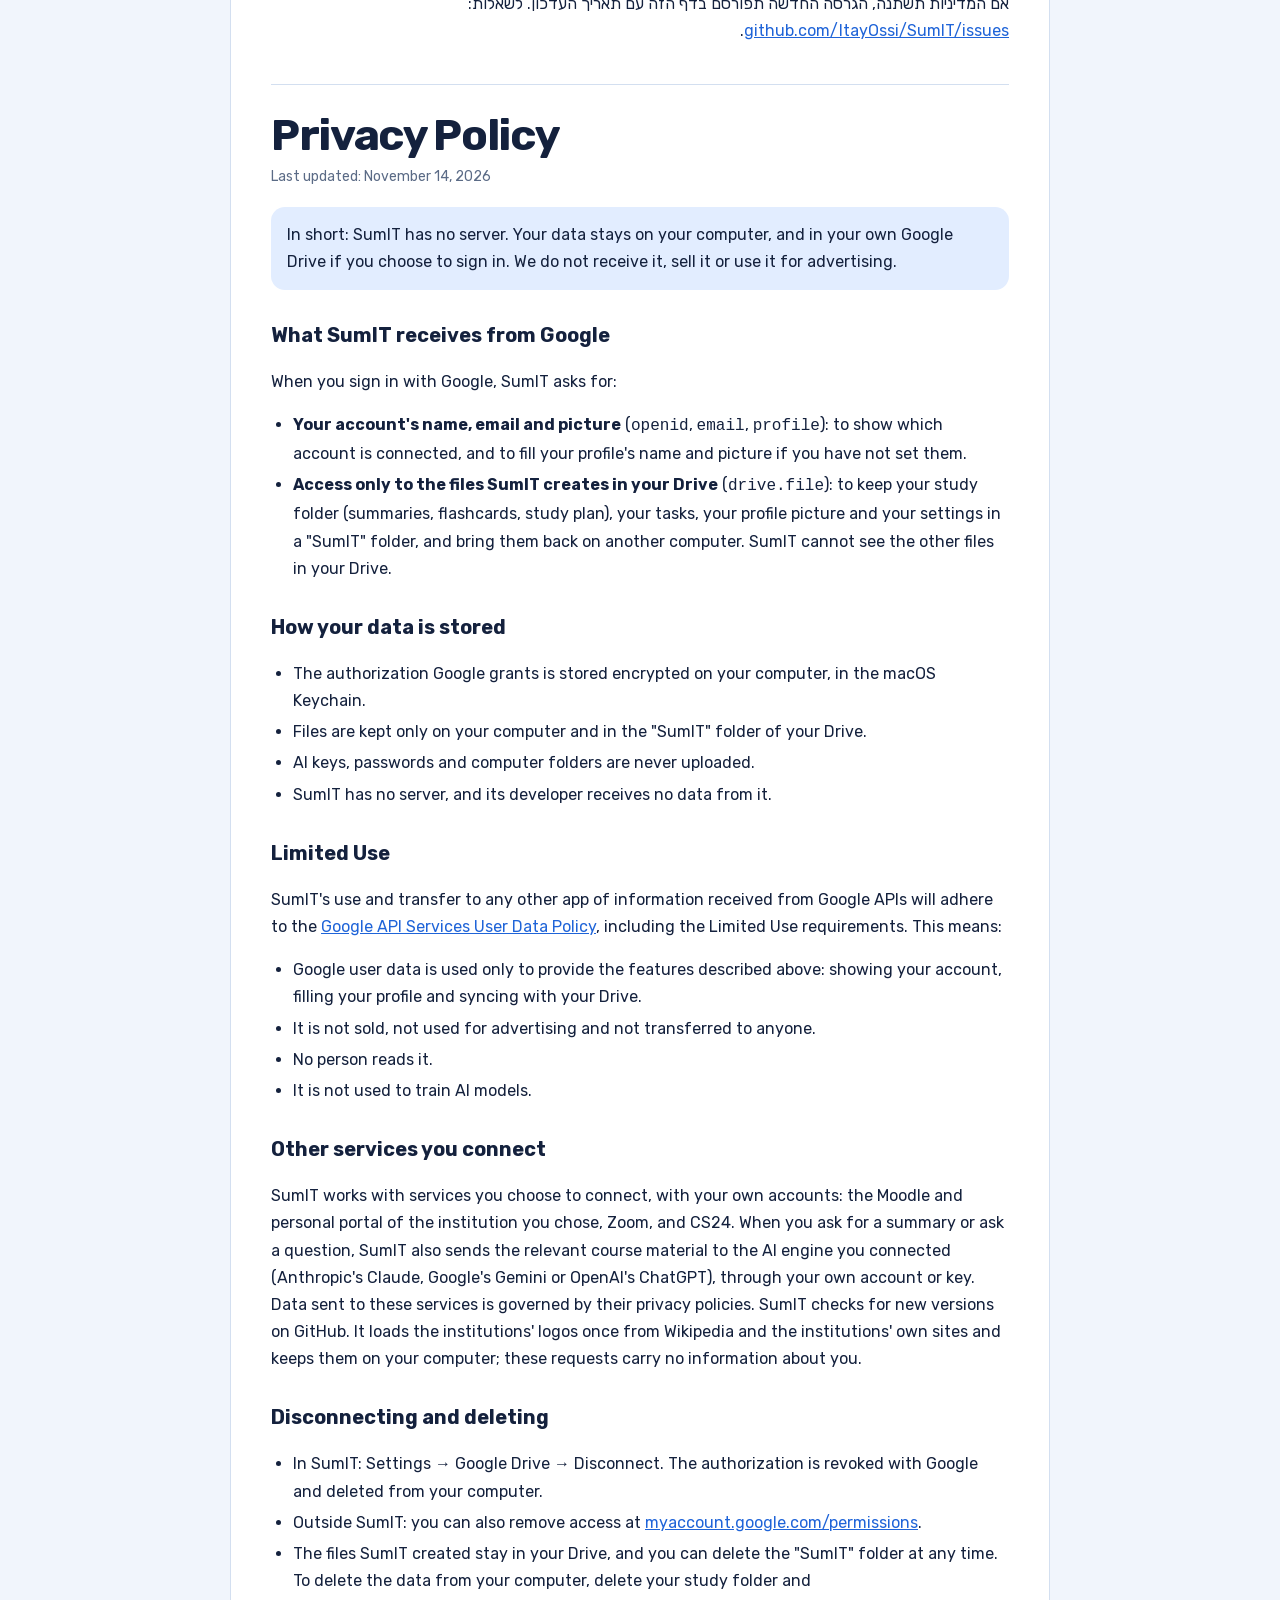
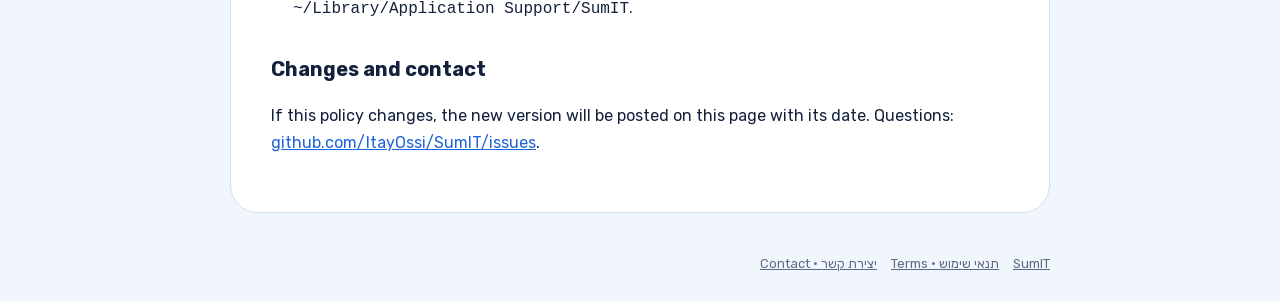
==== commit bca60e46: "SumIT 2.0 on the site: the new look, real screens from the app, and fonts kept on the site - Navy wi" ====
--- a/privacy.html
+++ b/privacy.html
@@ -7,9 +7,6 @@
 <title>מדיניות פרטיות · SumIT</title>
 <link rel="icon" href="sumi/avatar.svg" type="image/svg+xml">
 <link rel="apple-touch-icon" href="sumi/icon-256.png">
-<link rel="preconnect" href="https://fonts.googleapis.com">
-<link rel="preconnect" href="https://fonts.gstatic.com" crossorigin>
-<link rel="stylesheet" href="https://fonts.googleapis.com/css2?family=Heebo:wght@200;300;400;500;600;700;800&family=Rubik:wght@300;400;500;600;700&display=swap">
 <link rel="stylesheet" href="site.css">
 </head>
 <body>
--- a/site.css
+++ b/site.css
@@ -1,3 +1,9 @@
+/* SumIT 2.0: the fonts of the app, kept on the site (no Google Fonts): Rubik for everything, Heebo where the app
+   uses it. SIL Open Font License, in fonts/<font>/OFL.txt. */
+@font-face { font-family: "Rubik"; font-weight: 300 900; font-display: swap; src: url("fonts/rubik/rubik-hebrew.woff2") format("woff2"); unicode-range: U+0307-0308, U+0590-05FF, U+200C-2010, U+20AA, U+25CC, U+FB1D-FB4F; }
+@font-face { font-family: "Rubik"; font-weight: 300 900; font-display: swap; src: url("fonts/rubik/rubik-latin.woff2") format("woff2"); unicode-range: U+0000-00FF, U+0131, U+0152-0153, U+02BB-02BC, U+02C6, U+02DA, U+02DC, U+0304, U+0308, U+0329, U+2000-206F, U+20AC, U+2122, U+2191, U+2193, U+2212, U+2215, U+FEFF, U+FFFD; }
+@font-face { font-family: "Heebo"; font-weight: 100 900; font-display: swap; src: url("fonts/heebo/heebo-hebrew.woff2") format("woff2"); unicode-range: U+0307-0308, U+0590-05FF, U+200C-2010, U+20AA, U+25CC, U+FB1D-FB4F; }
+@font-face { font-family: "Heebo"; font-weight: 100 900; font-display: swap; src: url("fonts/heebo/heebo-latin.woff2") format("woff2"); unicode-range: U+0000-00FF, U+0131, U+0152-0153, U+02BB-02BC, U+02C6, U+02DA, U+02DC, U+0304, U+0308, U+0329, U+2000-206F, U+20AC, U+2122, U+2191, U+2193, U+2212, U+2215, U+FEFF, U+FFFD; }
 :root {
   --bg: #f1f5fc; --bg-2: #dfe9fb; --card: #ffffff; --text: #14213d; --muted: #5b6b86; --line: #d3dff0;
   --accent: #1f64d8; --accent-2: #2f8fe8; --accent-soft: #e2edff;
@@ -9,7 +15,7 @@
 * { box-sizing: border-box; }
 html { -webkit-text-size-adjust: 100%; }
 body {
-  margin: 0; color: var(--text); font: 16px/1.7 "Heebo", -apple-system, BlinkMacSystemFont, "SF Hebrew", "Segoe UI", Arial, sans-serif; -webkit-font-smoothing: antialiased;
+  margin: 0; color: var(--text); font: 16px/1.7 "Rubik", "Heebo", -apple-system, BlinkMacSystemFont, "SF Hebrew", "Segoe UI", Arial, sans-serif; -webkit-font-smoothing: antialiased;
   background: radial-gradient(1000px 560px at 90% -15%, var(--bg-2), transparent 70%), var(--bg);
 }
 a { color: var(--accent); }
